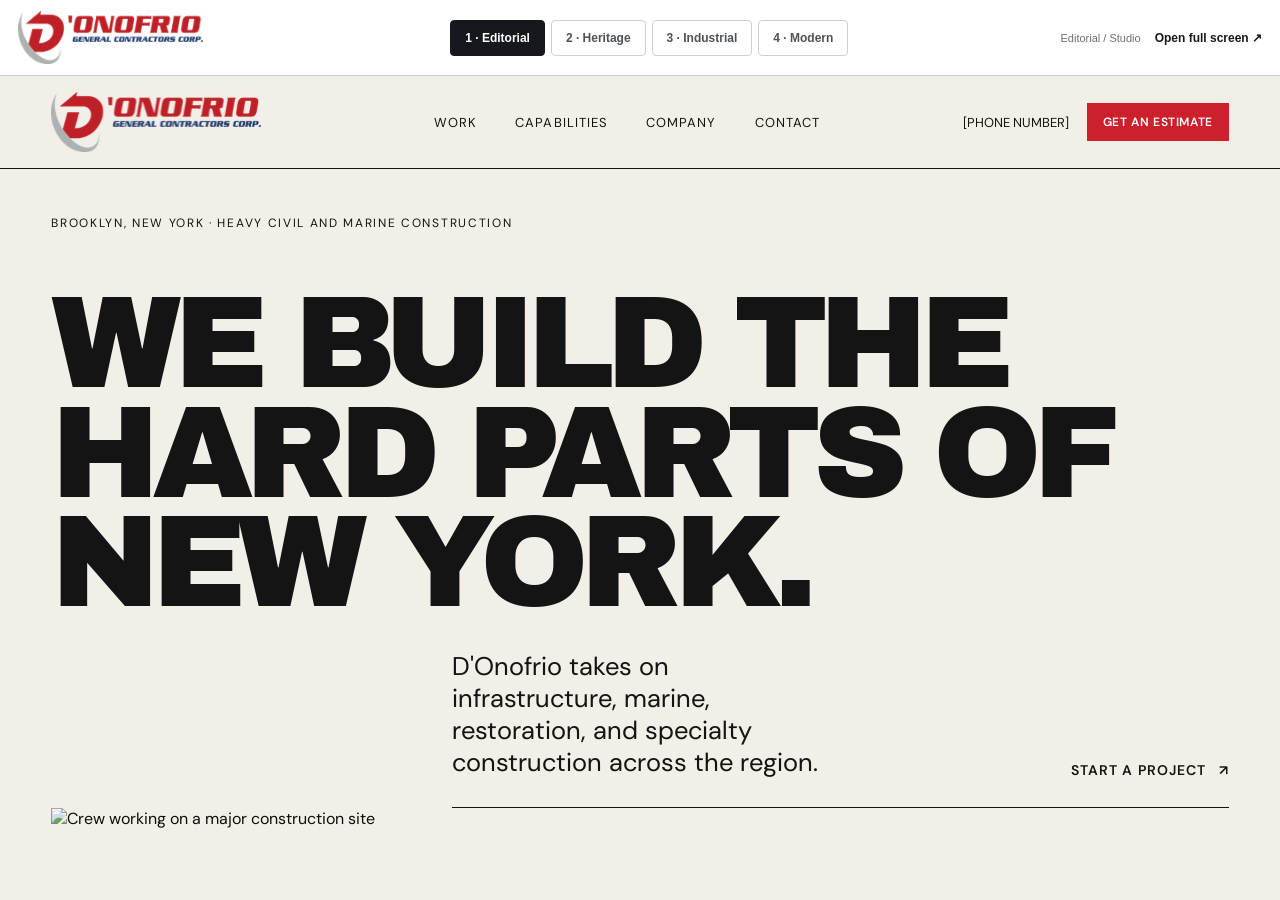
==== index.html @ 3dceb7d1 "Create client-ready D'Onofrio homepage concept preview Present four researched directions in a share" ====
<!doctype html>
<html lang="en">
<head>
  <meta charset="utf-8">
  <meta name="viewport" content="width=device-width, initial-scale=1">
  <title>D'Onofrio Homepage Concepts</title>
  <style>
    * { box-sizing: border-box; }
    html, body { height: 100%; }
    body { margin: 0; overflow: hidden; color: #15191d; background: #e9ecec; font-family: Arial, sans-serif; }
    header {
      height: 76px; display: grid; grid-template-columns: 220px 1fr auto; align-items: center; gap: 24px;
      padding: 11px 18px; background: white; border-bottom: 1px solid #cbd0d2;
    }
    .brand img { display: block; width: 185px; }
    nav { display: flex; justify-content: center; gap: 6px; }
    button {
      padding: 10px 14px; border: 1px solid #cbd0d2; border-radius: 4px; color: #4b5358;
      background: white; font: 700 12px Arial, sans-serif; cursor: pointer;
    }
    button:hover { border-color: #20262b; color: #20262b; }
    button.active { border-color: #15191d; color: white; background: #15191d; }
    .actions { display: flex; align-items: center; gap: 14px; }
    #concept-name { color: #687076; font-size: 11px; white-space: nowrap; }
    #open-page { color: #15191d; font-size: 12px; font-weight: 700; text-decoration: none; white-space: nowrap; }
    iframe { display: block; width: 100%; height: calc(100vh - 76px); border: 0; background: white; transition: opacity .12s; }
    iframe.loading { opacity: 0; }
    @media (max-width: 800px) {
      body { overflow: auto; }
      header { height: auto; grid-template-columns: 1fr auto; gap: 10px; padding: 10px 12px; }
      .brand img { width: 155px; }
      nav { grid-column: 1 / -1; order: 3; justify-content: flex-start; overflow-x: auto; padding-top: 5px; }
      nav button { flex: 0 0 auto; }
      #concept-name { display: none; }
      iframe { height: calc(100vh - 116px); }
    }
  </style>
</head>
<body>
  <header>
    <a class="brand" href="index.html"><img src="assets/donofrio-logo.png" alt="D'Onofrio General Contractors Corp."></a>
    <nav aria-label="Homepage concepts">
      <button class="active" data-page="concept-1.html" data-name="Editorial / Studio">1 · Editorial</button>
      <button data-page="concept-2.html" data-name="Heritage / Family">2 · Heritage</button>
      <button data-page="concept-3.html" data-name="Industrial / Bold">3 · Industrial</button>
      <button data-page="concept-4.html" data-name="Modern / Minimal">4 · Modern</button>
    </nav>
    <div class="actions">
      <span id="concept-name">Editorial / Studio</span>
      <a id="open-page" href="concept-1.html" target="_blank" rel="noopener">Open full screen ↗</a>
    </div>
  </header>
  <iframe id="preview" src="concept-1.html" title="D'Onofrio homepage concept preview"></iframe>
  <script>
    const buttons = document.querySelectorAll('[data-page]');
    const preview = document.querySelector('#preview');
    const name = document.querySelector('#concept-name');
    const openPage = document.querySelector('#open-page');

    function selectConcept(button) {
      buttons.forEach((item) => item.classList.remove('active'));
      button.classList.add('active');
      preview.classList.add('loading');
      preview.src = new URL(button.dataset.page, location.href).href;
      name.textContent = button.dataset.name;
      openPage.href = button.dataset.page;
      history.replaceState(null, '', `#${button.dataset.page.replace('.html', '')}`);
    }

    preview.addEventListener('load', () => preview.classList.remove('loading'));
    buttons.forEach((button) => button.addEventListener('click', () => selectConcept(button)));

    const requested = `${location.hash.slice(1)}.html`;
    const initial = [...buttons].find((button) => button.dataset.page === requested);
    if (initial) selectConcept(initial);
  </script>
</body>
</html>
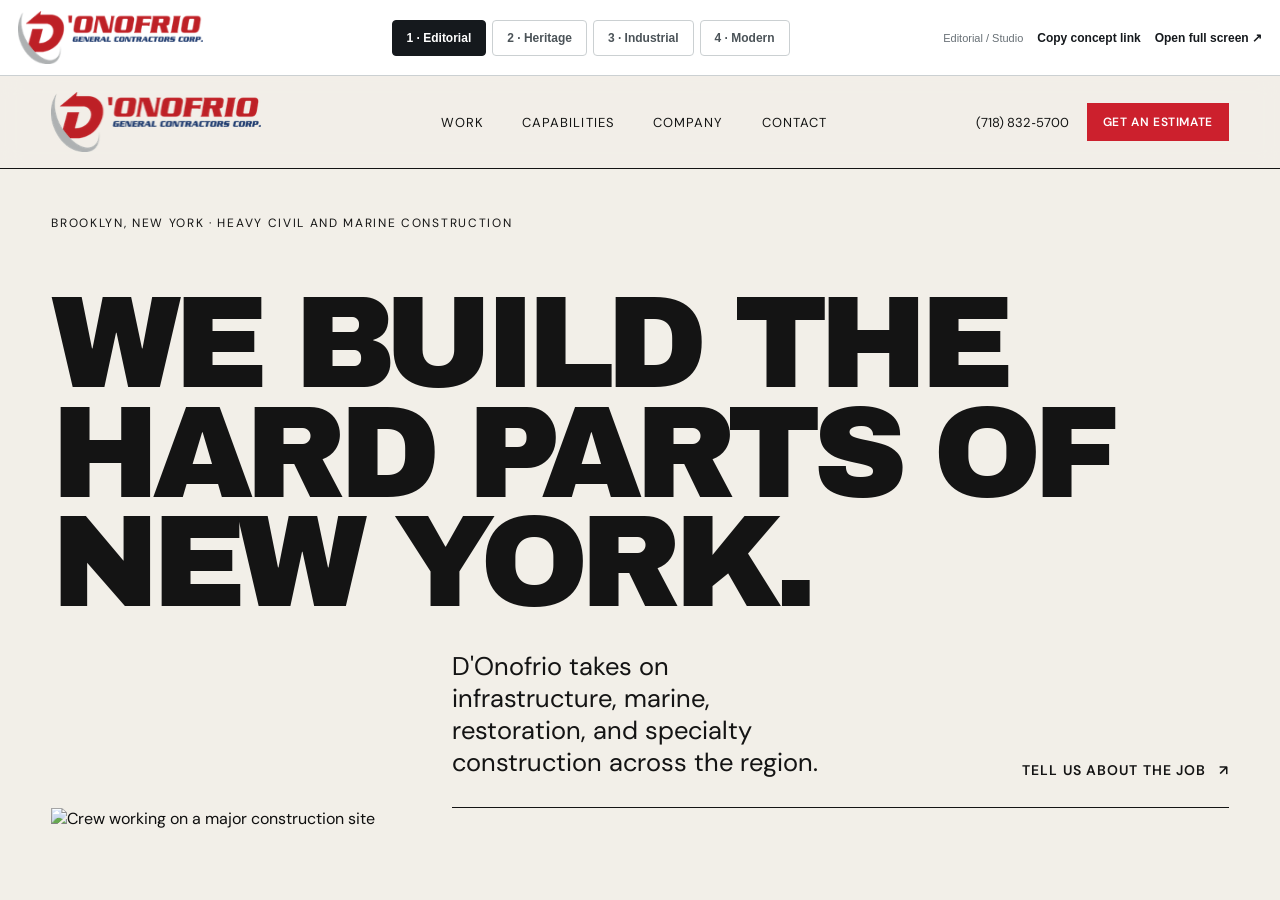
==== commit 71cf0aca: "Strengthen client preview with verified project proof Replace mismatched media and template copy wit" ====
--- a/index.html
+++ b/index.html
@@ -1,8 +1,9 @@
-<!doctype html>
+<!DOCTYPE html>
 <html lang="en">
 <head>
   <meta charset="utf-8">
   <meta name="viewport" content="width=device-width, initial-scale=1">
+  <meta name="robots" content="noindex, nofollow">
   <title>D'Onofrio Homepage Concepts</title>
   <style>
     * { box-sizing: border-box; }
@@ -20,8 +21,10 @@
     }
     button:hover { border-color: #20262b; color: #20262b; }
     button.active { border-color: #15191d; color: white; background: #15191d; }
+    :focus-visible { outline: 3px solid #d52230; outline-offset: 3px; }
     .actions { display: flex; align-items: center; gap: 14px; }
     #concept-name { color: #687076; font-size: 11px; white-space: nowrap; }
+    #copy-link { padding: 0; border: 0; color: #15191d; background: transparent; }
     #open-page { color: #15191d; font-size: 12px; font-weight: 700; text-decoration: none; white-space: nowrap; }
     iframe { display: block; width: 100%; height: calc(100vh - 76px); border: 0; background: white; transition: opacity .12s; }
     iframe.loading { opacity: 0; }
@@ -34,19 +37,23 @@
       #concept-name { display: none; }
       iframe { height: calc(100vh - 116px); }
     }
+    @media (prefers-reduced-motion: reduce) {
+      iframe { transition: none; }
+    }
   </style>
 </head>
 <body>
   <header>
     <a class="brand" href="index.html"><img src="assets/donofrio-logo.png" alt="D'Onofrio General Contractors Corp."></a>
     <nav aria-label="Homepage concepts">
-      <button class="active" data-page="concept-1.html" data-name="Editorial / Studio">1 · Editorial</button>
-      <button data-page="concept-2.html" data-name="Heritage / Family">2 · Heritage</button>
-      <button data-page="concept-3.html" data-name="Industrial / Bold">3 · Industrial</button>
-      <button data-page="concept-4.html" data-name="Modern / Minimal">4 · Modern</button>
+      <button type="button" class="active" aria-pressed="true" data-page="concept-1.html" data-name="Editorial / Studio">1 · Editorial</button>
+      <button type="button" aria-pressed="false" data-page="concept-2.html" data-name="Heritage / Family">2 · Heritage</button>
+      <button type="button" aria-pressed="false" data-page="concept-3.html" data-name="Industrial / Bold">3 · Industrial</button>
+      <button type="button" aria-pressed="false" data-page="concept-4.html" data-name="Modern / Minimal">4 · Modern</button>
     </nav>
     <div class="actions">
-      <span id="concept-name">Editorial / Studio</span>
+      <span id="concept-name" aria-live="polite">Editorial / Studio</span>
+      <button id="copy-link" type="button">Copy concept link</button>
       <a id="open-page" href="concept-1.html" target="_blank" rel="noopener">Open full screen ↗</a>
     </div>
   </header>
@@ -55,13 +62,19 @@
     const buttons = document.querySelectorAll('[data-page]');
     const preview = document.querySelector('#preview');
     const name = document.querySelector('#concept-name');
+    const copyLink = document.querySelector('#copy-link');
     const openPage = document.querySelector('#open-page');
 
     function selectConcept(button) {
-      buttons.forEach((item) => item.classList.remove('active'));
+      buttons.forEach((item) => {
+        item.classList.remove('active');
+        item.setAttribute('aria-pressed', 'false');
+      });
       button.classList.add('active');
+      button.setAttribute('aria-pressed', 'true');
       preview.classList.add('loading');
       preview.src = new URL(button.dataset.page, location.href).href;
+      preview.title = `D'Onofrio ${button.dataset.name} homepage concept`;
       name.textContent = button.dataset.name;
       openPage.href = button.dataset.page;
       history.replaceState(null, '', `#${button.dataset.page.replace('.html', '')}`);
@@ -69,6 +82,15 @@
 
     preview.addEventListener('load', () => preview.classList.remove('loading'));
     buttons.forEach((button) => button.addEventListener('click', () => selectConcept(button)));
+    copyLink.addEventListener('click', async () => {
+      try {
+        await navigator.clipboard.writeText(location.href);
+        copyLink.textContent = 'Link copied';
+        window.setTimeout(() => copyLink.textContent = 'Copy concept link', 1600);
+      } catch {
+        window.prompt('Copy this concept link:', location.href);
+      }
+    });
 
     const requested = `${location.hash.slice(1)}.html`;
     const initial = [...buttons].find((button) => button.dataset.page === requested);
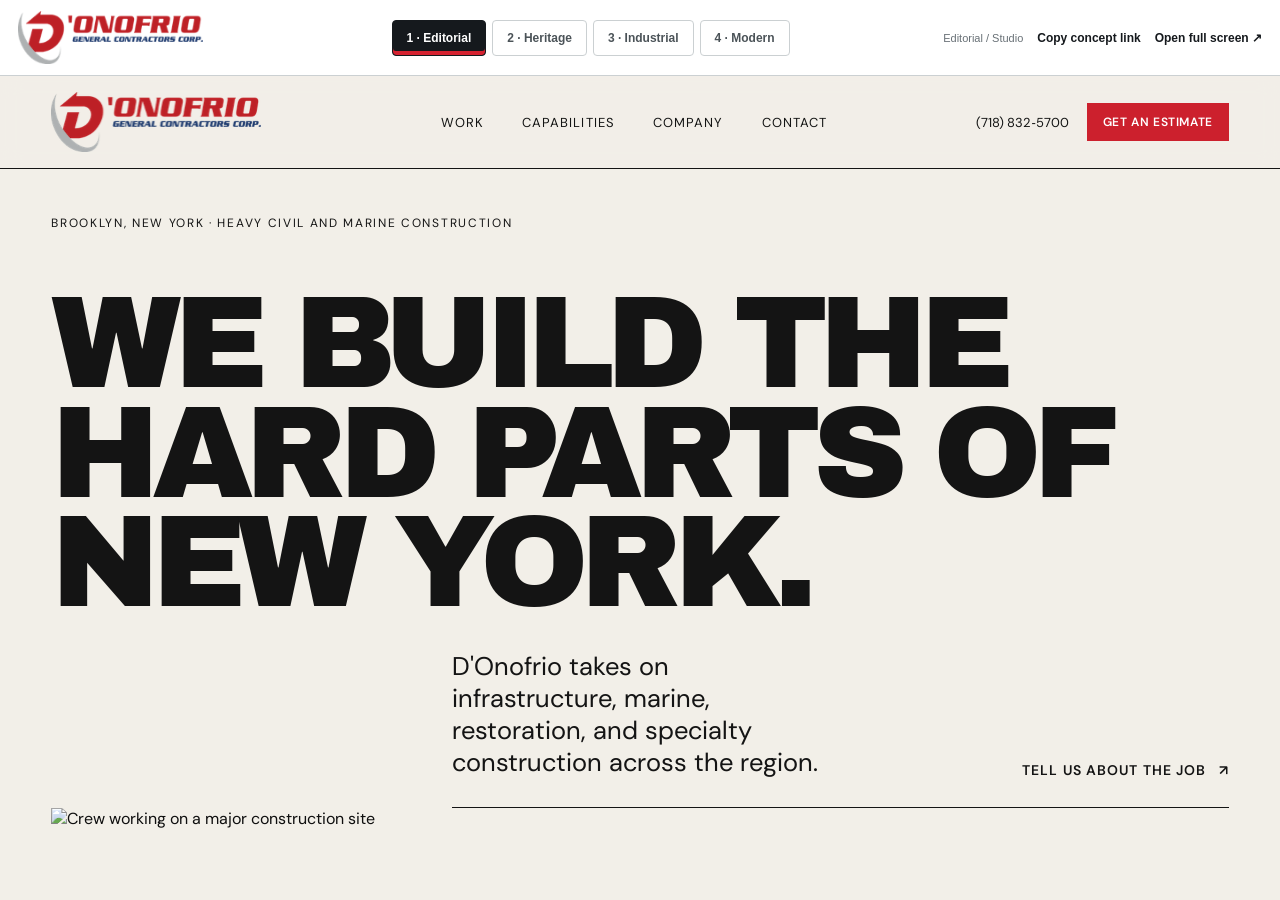
==== commit a50ba4c8: "Refine responsive concept presentation Keep credentials, phone access, testimonials, careers, and se" ====
--- a/index.html
+++ b/index.html
@@ -17,10 +17,13 @@
     nav { display: flex; justify-content: center; gap: 6px; }
     button {
       padding: 10px 14px; border: 1px solid #cbd0d2; border-radius: 4px; color: #4b5358;
-      background: white; font: 700 12px Arial, sans-serif; cursor: pointer;
+      background: white; font: 700 12px Arial, sans-serif; cursor: pointer; white-space: nowrap;
     }
     button:hover { border-color: #20262b; color: #20262b; }
-    button.active { border-color: #15191d; color: white; background: #15191d; }
+    button.active, button[aria-pressed="true"] {
+      border-color: #15191d; color: white; background: #15191d;
+      box-shadow: inset 0 -4px #d52230;
+    }
     :focus-visible { outline: 3px solid #d52230; outline-offset: 3px; }
     .actions { display: flex; align-items: center; gap: 14px; }
     #concept-name { color: #687076; font-size: 11px; white-space: nowrap; }
@@ -36,6 +39,15 @@
       nav button { flex: 0 0 auto; }
       #concept-name { display: none; }
       iframe { height: calc(100vh - 116px); }
+    }
+    @media (max-width: 600px) {
+      header { grid-template-columns: 1fr auto; padding: 9px 10px; }
+      .brand img { width: 145px; }
+      .actions { gap: 8px; }
+      #copy-link { display: none; }
+      nav { gap: 5px; padding-top: 3px; scrollbar-width: thin; }
+      nav button { padding: 9px 11px; }
+      iframe { height: calc(100vh - 111px); }
     }
     @media (prefers-reduced-motion: reduce) {
       iframe { transition: none; }
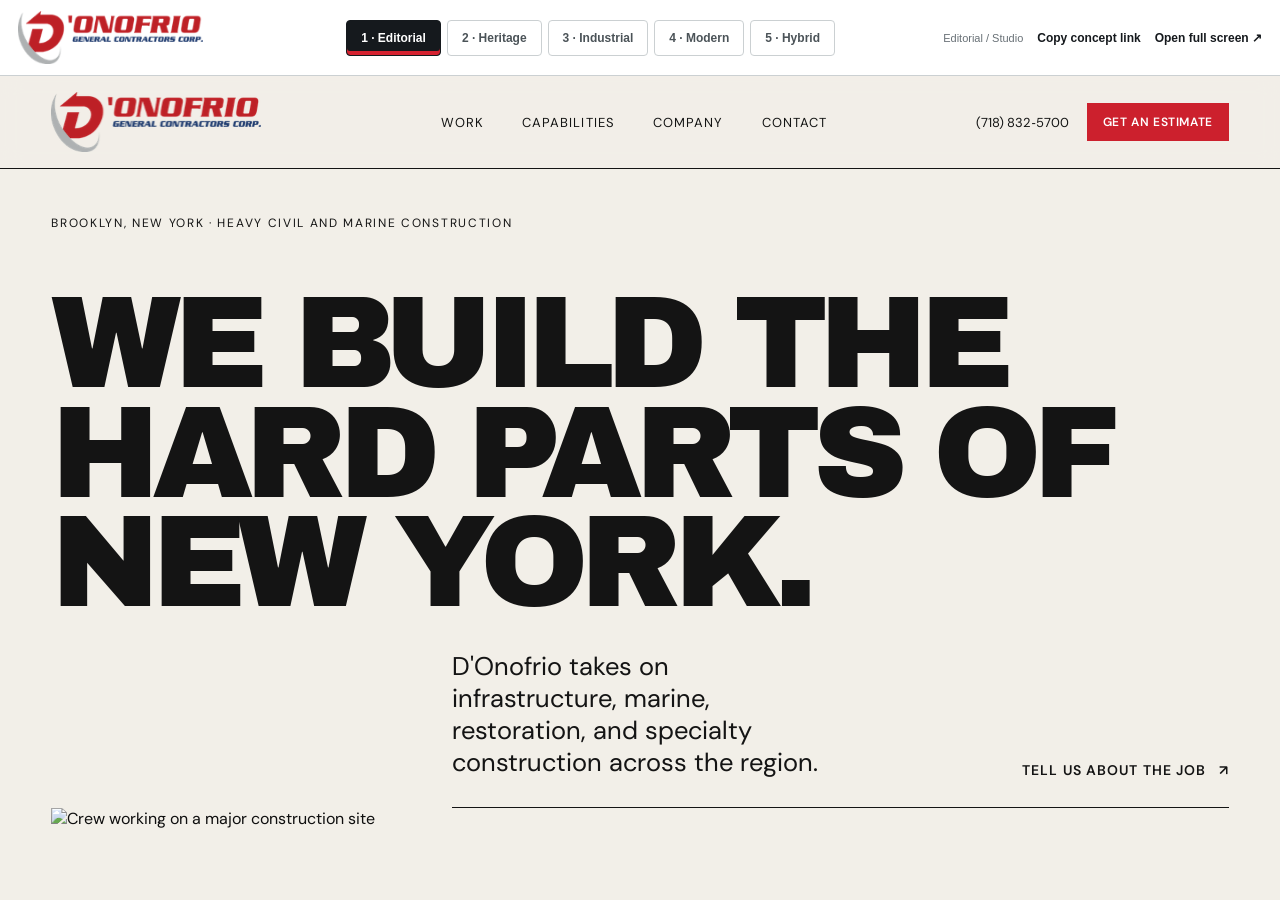
==== commit 044a1871: "Add the hybrid concept for client review. Combine the editorial layout and type with the heritage pa" ====
--- a/index.html
+++ b/index.html
@@ -14,7 +14,7 @@
       padding: 11px 18px; background: white; border-bottom: 1px solid #cbd0d2;
     }
     .brand img { display: block; width: 185px; }
-    nav { display: flex; justify-content: center; gap: 6px; }
+    nav { display: flex; flex-wrap: nowrap; justify-content: center; gap: 6px; }
     button {
       padding: 10px 14px; border: 1px solid #cbd0d2; border-radius: 4px; color: #4b5358;
       background: white; font: 700 12px Arial, sans-serif; cursor: pointer; white-space: nowrap;
@@ -46,7 +46,7 @@
       .actions { gap: 8px; }
       #copy-link { display: none; }
       nav { gap: 5px; padding-top: 3px; scrollbar-width: thin; }
-      nav button { padding: 9px 11px; }
+      nav button { padding: 9px 8px; }
       iframe { height: calc(100vh - 111px); }
     }
     @media (prefers-reduced-motion: reduce) {
@@ -62,6 +62,7 @@
       <button type="button" aria-pressed="false" data-page="concept-2.html" data-name="Heritage / Family">2 · Heritage</button>
       <button type="button" aria-pressed="false" data-page="concept-3.html" data-name="Industrial / Bold">3 · Industrial</button>
       <button type="button" aria-pressed="false" data-page="concept-4.html" data-name="Modern / Minimal">4 · Modern</button>
+      <button type="button" aria-pressed="false" data-page="concept-5.html" data-name="Editorial + Heritage">5 · Hybrid</button>
     </nav>
     <div class="actions">
       <span id="concept-name" aria-live="polite">Editorial / Studio</span>
